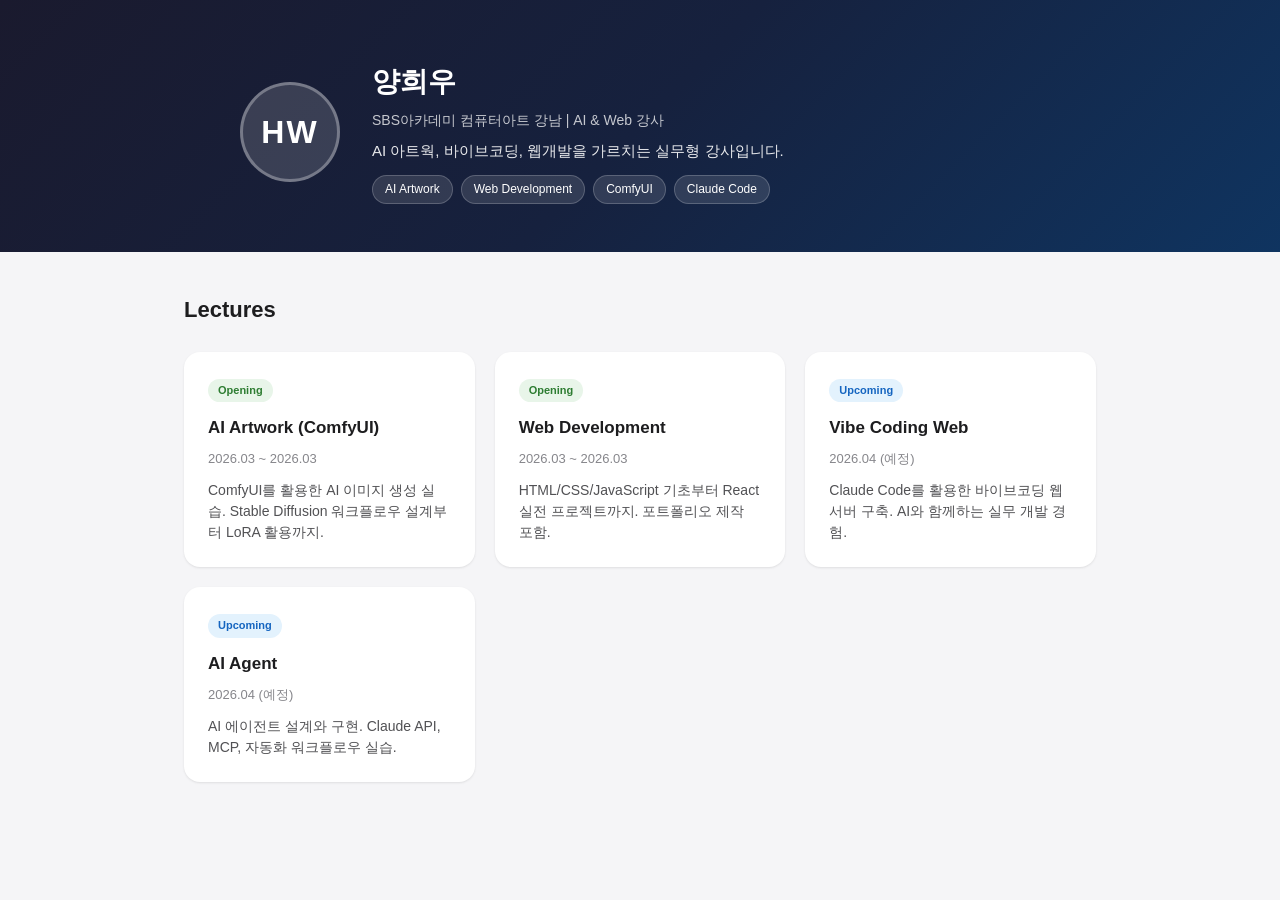
==== index.html @ df64ba83 "Initial: instructor hub page with profile + lecture cards" ====
<!DOCTYPE html>
<html lang="ko">
<head>
    <meta charset="UTF-8">
    <meta name="viewport" content="width=device-width, initial-scale=1.0">
    <title>양희우 강사 허브</title>
    <link rel="stylesheet" href="style.css">
</head>
<body>

<!-- Profile Section -->
<header class="profile">
    <div class="profile-inner">
        <div class="profile-avatar">
            <div class="avatar-placeholder">HW</div>
        </div>
        <div class="profile-info">
            <h1>양희우</h1>
            <p class="profile-role">SBS아카데미 컴퓨터아트 강남 | AI & Web 강사</p>
            <p class="profile-desc">AI 아트웍, 바이브코딩, 웹개발을 가르치는 실무형 강사입니다.</p>
            <div class="profile-tags">
                <span class="tag">AI Artwork</span>
                <span class="tag">Web Development</span>
                <span class="tag">ComfyUI</span>
                <span class="tag">Claude Code</span>
            </div>
        </div>
    </div>
</header>

<!-- Lecture Cards Section -->
<main class="lectures">
    <h2 class="section-title">Lectures</h2>
    <div class="card-grid" id="lectureGrid">
        <!-- Cards populated by JS or static -->
    </div>
</main>

<script src="app.js"></script>
</body>
</html>
---- style.css ----
/* Reset & Base */
*, *::before, *::after { box-sizing: border-box; margin: 0; padding: 0; }
body {
    font-family: 'Pretendard', -apple-system, BlinkMacSystemFont, 'Segoe UI', sans-serif;
    background: #f5f5f7;
    color: #1d1d1f;
    line-height: 1.6;
}

/* Profile Section */
.profile {
    background: linear-gradient(135deg, #1a1a2e 0%, #16213e 50%, #0f3460 100%);
    color: #fff;
    padding: 60px 24px 48px;
}
.profile-inner {
    max-width: 800px;
    margin: 0 auto;
    display: flex;
    align-items: center;
    gap: 32px;
}
.avatar-placeholder {
    width: 100px;
    height: 100px;
    border-radius: 50%;
    background: rgba(255,255,255,0.15);
    display: flex;
    align-items: center;
    justify-content: center;
    font-size: 32px;
    font-weight: 700;
    letter-spacing: 2px;
    border: 3px solid rgba(255,255,255,0.3);
}
.profile-info h1 {
    font-size: 28px;
    font-weight: 700;
    margin-bottom: 4px;
}
.profile-role {
    font-size: 14px;
    opacity: 0.75;
    margin-bottom: 8px;
}
.profile-desc {
    font-size: 15px;
    opacity: 0.9;
    margin-bottom: 12px;
}
.profile-tags {
    display: flex;
    flex-wrap: wrap;
    gap: 8px;
}
.tag {
    background: rgba(255,255,255,0.12);
    padding: 4px 12px;
    border-radius: 20px;
    font-size: 12px;
    font-weight: 500;
    border: 1px solid rgba(255,255,255,0.2);
}

/* Lectures Section */
.lectures {
    max-width: 960px;
    margin: 0 auto;
    padding: 40px 24px 80px;
}
.section-title {
    font-size: 22px;
    font-weight: 700;
    margin-bottom: 24px;
    color: #1d1d1f;
}

/* Card Grid */
.card-grid {
    display: grid;
    grid-template-columns: repeat(auto-fill, minmax(280px, 1fr));
    gap: 20px;
}
.card {
    background: #fff;
    border-radius: 16px;
    padding: 24px;
    box-shadow: 0 1px 3px rgba(0,0,0,0.06), 0 1px 2px rgba(0,0,0,0.04);
    transition: transform 0.2s, box-shadow 0.2s;
}
.card:hover {
    transform: translateY(-2px);
    box-shadow: 0 8px 25px rgba(0,0,0,0.1);
}
.card-badge {
    display: inline-block;
    padding: 3px 10px;
    border-radius: 12px;
    font-size: 11px;
    font-weight: 600;
    margin-bottom: 12px;
}
.badge-active {
    background: #e8f5e9;
    color: #2e7d32;
}
.badge-upcoming {
    background: #e3f2fd;
    color: #1565c0;
}
.badge-completed {
    background: #f3e5f5;
    color: #7b1fa2;
}
.card h3 {
    font-size: 17px;
    font-weight: 600;
    margin-bottom: 8px;
    color: #1d1d1f;
}
.card-meta {
    font-size: 13px;
    color: #86868b;
    margin-bottom: 10px;
}
.card-desc {
    font-size: 14px;
    color: #515154;
    line-height: 1.5;
}

/* Responsive */
@media (max-width: 600px) {
    .profile-inner {
        flex-direction: column;
        text-align: center;
    }
    .profile-tags {
        justify-content: center;
    }
    .profile { padding: 40px 20px 32px; }
    .card-grid {
        grid-template-columns: 1fr;
    }
}
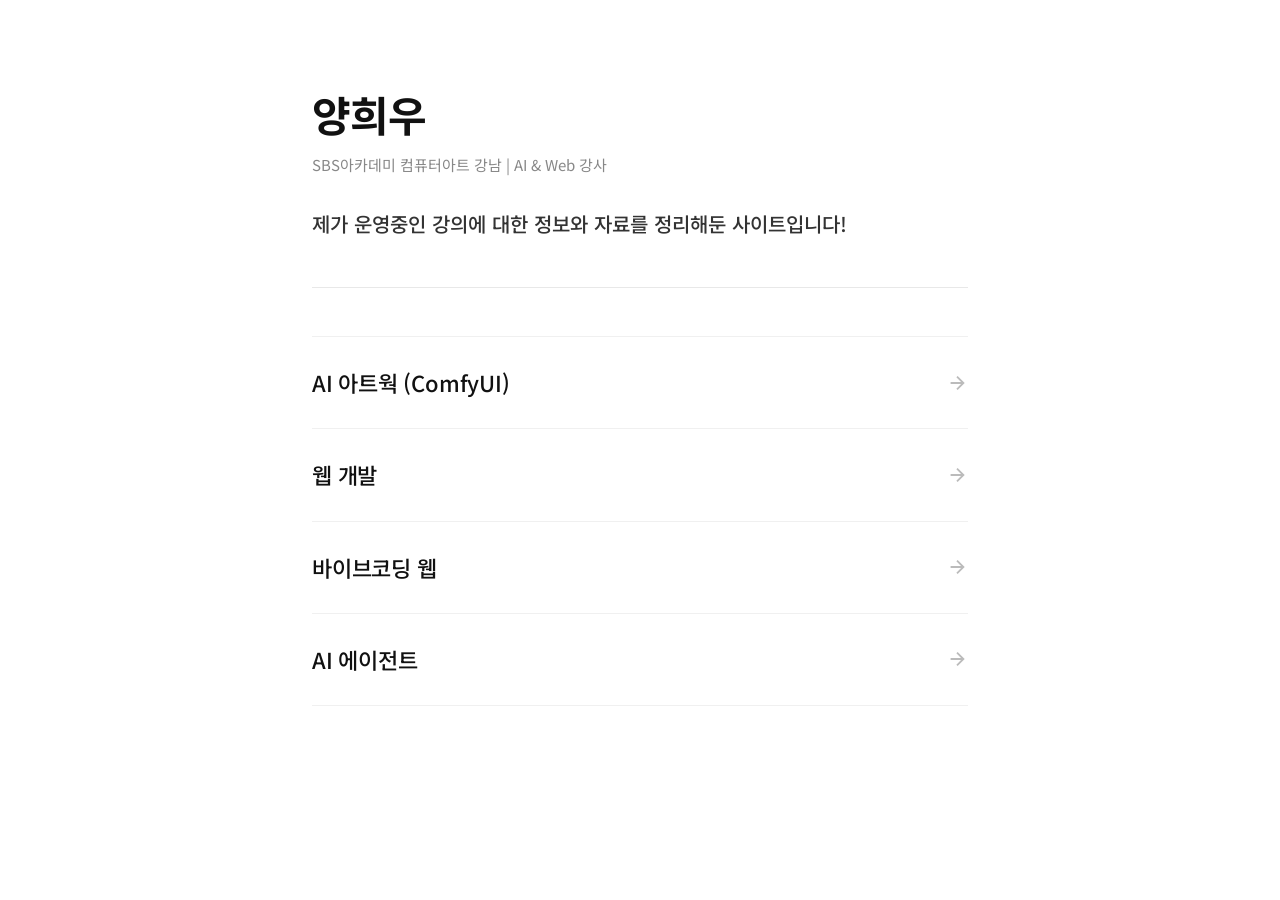
==== commit 1c926bd0: "Redesign: minimal professional layout, no gradient, big text" ====
--- a/index.html
+++ b/index.html
@@ -3,39 +3,47 @@
 <head>
     <meta charset="UTF-8">
     <meta name="viewport" content="width=device-width, initial-scale=1.0">
-    <title>양희우 강사 허브</title>
+    <title>양희우 강사</title>
+    <link rel="preconnect" href="https://fonts.googleapis.com">
+    <link rel="preconnect" href="https://fonts.gstatic.com" crossorigin>
+    <link href="https://fonts.googleapis.com/css2?family=Noto+Sans+KR:wght@400;500;700&display=swap" rel="stylesheet">
     <link rel="stylesheet" href="style.css">
 </head>
 <body>
 
-<!-- Profile Section -->
-<header class="profile">
-    <div class="profile-inner">
-        <div class="profile-avatar">
-            <div class="avatar-placeholder">HW</div>
+<div class="container">
+    <!-- Header -->
+    <header class="header">
+        <div class="header-name">
+            <h1>양희우</h1>
+            <p class="header-subtitle">SBS아카데미 컴퓨터아트 강남 | AI & Web 강사</p>
         </div>
-        <div class="profile-info">
-            <h1>양희우</h1>
-            <p class="profile-role">SBS아카데미 컴퓨터아트 강남 | AI & Web 강사</p>
-            <p class="profile-desc">AI 아트웍, 바이브코딩, 웹개발을 가르치는 실무형 강사입니다.</p>
-            <div class="profile-tags">
-                <span class="tag">AI Artwork</span>
-                <span class="tag">Web Development</span>
-                <span class="tag">ComfyUI</span>
-                <span class="tag">Claude Code</span>
-            </div>
-        </div>
-    </div>
-</header>
+        <p class="header-desc">제가 운영중인 강의에 대한 정보와 자료를 정리해둔 사이트입니다!</p>
+    </header>
 
-<!-- Lecture Cards Section -->
-<main class="lectures">
-    <h2 class="section-title">Lectures</h2>
-    <div class="card-grid" id="lectureGrid">
-        <!-- Cards populated by JS or static -->
-    </div>
-</main>
+    <!-- Divider -->
+    <hr class="divider">
 
-<script src="app.js"></script>
+    <!-- Lecture List -->
+    <section class="lectures">
+        <a href="#" class="lecture-item">
+            <span class="lecture-title">AI 아트웍 (ComfyUI)</span>
+            <svg class="arrow" viewBox="0 0 24 24" fill="none" stroke="currentColor" stroke-width="2"><path d="M5 12h14M12 5l7 7-7 7"/></svg>
+        </a>
+        <a href="#" class="lecture-item">
+            <span class="lecture-title">웹 개발</span>
+            <svg class="arrow" viewBox="0 0 24 24" fill="none" stroke="currentColor" stroke-width="2"><path d="M5 12h14M12 5l7 7-7 7"/></svg>
+        </a>
+        <a href="#" class="lecture-item">
+            <span class="lecture-title">바이브코딩 웹</span>
+            <svg class="arrow" viewBox="0 0 24 24" fill="none" stroke="currentColor" stroke-width="2"><path d="M5 12h14M12 5l7 7-7 7"/></svg>
+        </a>
+        <a href="#" class="lecture-item">
+            <span class="lecture-title">AI 에이전트</span>
+            <svg class="arrow" viewBox="0 0 24 24" fill="none" stroke="currentColor" stroke-width="2"><path d="M5 12h14M12 5l7 7-7 7"/></svg>
+        </a>
+    </section>
+</div>
+
 </body>
 </html>
--- a/style.css
+++ b/style.css
@@ -1,145 +1,110 @@
-/* Reset & Base */
+/* Reset */
 *, *::before, *::after { box-sizing: border-box; margin: 0; padding: 0; }
+
 body {
-    font-family: 'Pretendard', -apple-system, BlinkMacSystemFont, 'Segoe UI', sans-serif;
-    background: #f5f5f7;
-    color: #1d1d1f;
+    font-family: 'Noto Sans KR', -apple-system, BlinkMacSystemFont, 'Segoe UI', sans-serif;
+    background: #fff;
+    color: #111;
     line-height: 1.6;
+    -webkit-font-smoothing: antialiased;
 }
 
-/* Profile Section */
-.profile {
-    background: linear-gradient(135deg, #1a1a2e 0%, #16213e 50%, #0f3460 100%);
-    color: #fff;
-    padding: 60px 24px 48px;
+.container {
+    max-width: 720px;
+    margin: 0 auto;
+    padding: 80px 32px 120px;
 }
-.profile-inner {
-    max-width: 800px;
-    margin: 0 auto;
+
+/* Header */
+.header {
+    margin-bottom: 48px;
+}
+
+.header-name h1 {
+    font-size: 42px;
+    font-weight: 700;
+    letter-spacing: -0.02em;
+    color: #111;
+    margin-bottom: 6px;
+}
+
+.header-subtitle {
+    font-size: 15px;
+    font-weight: 400;
+    color: #888;
+    margin-bottom: 32px;
+}
+
+.header-desc {
+    font-size: 20px;
+    font-weight: 500;
+    color: #333;
+    line-height: 1.5;
+}
+
+/* Divider */
+.divider {
+    border: none;
+    border-top: 1px solid #e8e8e8;
+    margin: 48px 0;
+}
+
+/* Lecture List */
+.lectures {
+    display: flex;
+    flex-direction: column;
+}
+
+.lecture-item {
     display: flex;
     align-items: center;
-    gap: 32px;
-}
-.avatar-placeholder {
-    width: 100px;
-    height: 100px;
-    border-radius: 50%;
-    background: rgba(255,255,255,0.15);
-    display: flex;
-    align-items: center;
-    justify-content: center;
-    font-size: 32px;
-    font-weight: 700;
-    letter-spacing: 2px;
-    border: 3px solid rgba(255,255,255,0.3);
-}
-.profile-info h1 {
-    font-size: 28px;
-    font-weight: 700;
-    margin-bottom: 4px;
-}
-.profile-role {
-    font-size: 14px;
-    opacity: 0.75;
-    margin-bottom: 8px;
-}
-.profile-desc {
-    font-size: 15px;
-    opacity: 0.9;
-    margin-bottom: 12px;
-}
-.profile-tags {
-    display: flex;
-    flex-wrap: wrap;
-    gap: 8px;
-}
-.tag {
-    background: rgba(255,255,255,0.12);
-    padding: 4px 12px;
-    border-radius: 20px;
-    font-size: 12px;
-    font-weight: 500;
-    border: 1px solid rgba(255,255,255,0.2);
+    justify-content: space-between;
+    padding: 28px 0;
+    border-bottom: 1px solid #f0f0f0;
+    text-decoration: none;
+    color: #111;
+    transition: opacity 0.15s;
 }
 
-/* Lectures Section */
-.lectures {
-    max-width: 960px;
-    margin: 0 auto;
-    padding: 40px 24px 80px;
-}
-.section-title {
-    font-size: 22px;
-    font-weight: 700;
-    margin-bottom: 24px;
-    color: #1d1d1f;
+.lecture-item:first-child {
+    border-top: 1px solid #f0f0f0;
 }
 
-/* Card Grid */
-.card-grid {
-    display: grid;
-    grid-template-columns: repeat(auto-fill, minmax(280px, 1fr));
-    gap: 20px;
+.lecture-item:hover {
+    opacity: 0.6;
 }
-.card {
-    background: #fff;
-    border-radius: 16px;
-    padding: 24px;
-    box-shadow: 0 1px 3px rgba(0,0,0,0.06), 0 1px 2px rgba(0,0,0,0.04);
-    transition: transform 0.2s, box-shadow 0.2s;
+
+.lecture-title {
+    font-size: 22px;
+    font-weight: 500;
+    letter-spacing: -0.01em;
 }
-.card:hover {
-    transform: translateY(-2px);
-    box-shadow: 0 8px 25px rgba(0,0,0,0.1);
+
+.arrow {
+    width: 22px;
+    height: 22px;
+    color: #bbb;
+    flex-shrink: 0;
+    transition: transform 0.2s;
 }
-.card-badge {
-    display: inline-block;
-    padding: 3px 10px;
-    border-radius: 12px;
-    font-size: 11px;
-    font-weight: 600;
-    margin-bottom: 12px;
-}
-.badge-active {
-    background: #e8f5e9;
-    color: #2e7d32;
-}
-.badge-upcoming {
-    background: #e3f2fd;
-    color: #1565c0;
-}
-.badge-completed {
-    background: #f3e5f5;
-    color: #7b1fa2;
-}
-.card h3 {
-    font-size: 17px;
-    font-weight: 600;
-    margin-bottom: 8px;
-    color: #1d1d1f;
-}
-.card-meta {
-    font-size: 13px;
-    color: #86868b;
-    margin-bottom: 10px;
-}
-.card-desc {
-    font-size: 14px;
-    color: #515154;
-    line-height: 1.5;
+
+.lecture-item:hover .arrow {
+    transform: translateX(4px);
+    color: #111;
 }
 
 /* Responsive */
 @media (max-width: 600px) {
-    .profile-inner {
-        flex-direction: column;
-        text-align: center;
+    .container {
+        padding: 48px 20px 80px;
     }
-    .profile-tags {
-        justify-content: center;
+    .header-name h1 {
+        font-size: 32px;
     }
-    .profile { padding: 40px 20px 32px; }
-    .card-grid {
-        grid-template-columns: 1fr;
+    .header-desc {
+        font-size: 17px;
+    }
+    .lecture-title {
+        font-size: 18px;
     }
 }
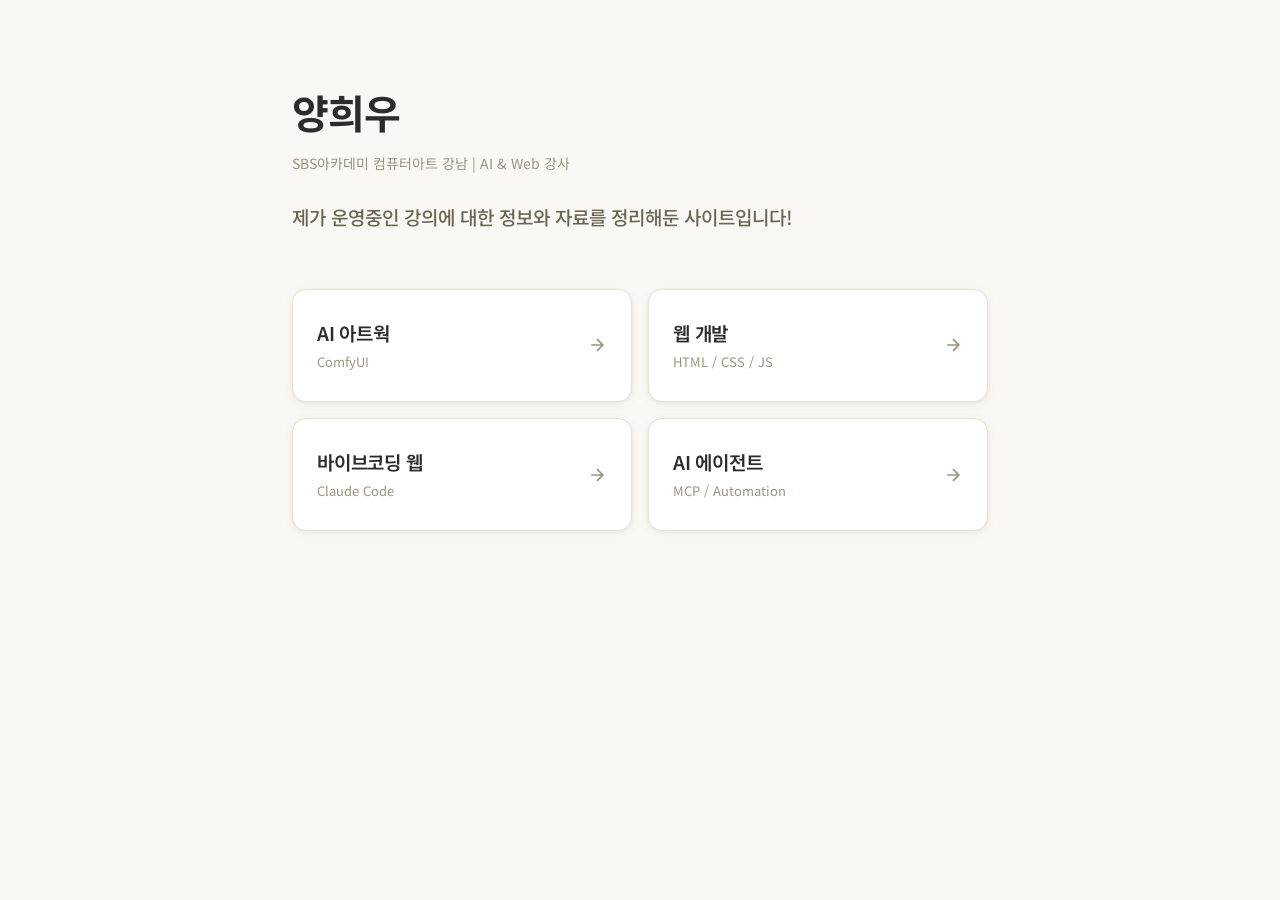
==== commit e3adb525: "Card grid layout with ivory-olive theme, rounded borders, shadows" ====
--- a/index.html
+++ b/index.html
@@ -14,34 +14,48 @@
 <div class="container">
     <!-- Header -->
     <header class="header">
-        <div class="header-name">
-            <h1>양희우</h1>
-            <p class="header-subtitle">SBS아카데미 컴퓨터아트 강남 | AI & Web 강사</p>
-        </div>
+        <h1>양희우</h1>
+        <p class="header-subtitle">SBS아카데미 컴퓨터아트 강남 | AI & Web 강사</p>
         <p class="header-desc">제가 운영중인 강의에 대한 정보와 자료를 정리해둔 사이트입니다!</p>
     </header>
 
-    <!-- Divider -->
-    <hr class="divider">
+    <!-- Lecture Cards Grid -->
+    <section class="lectures">
+        <div class="card-grid">
 
-    <!-- Lecture List -->
-    <section class="lectures">
-        <a href="#" class="lecture-item">
-            <span class="lecture-title">AI 아트웍 (ComfyUI)</span>
-            <svg class="arrow" viewBox="0 0 24 24" fill="none" stroke="currentColor" stroke-width="2"><path d="M5 12h14M12 5l7 7-7 7"/></svg>
-        </a>
-        <a href="#" class="lecture-item">
-            <span class="lecture-title">웹 개발</span>
-            <svg class="arrow" viewBox="0 0 24 24" fill="none" stroke="currentColor" stroke-width="2"><path d="M5 12h14M12 5l7 7-7 7"/></svg>
-        </a>
-        <a href="#" class="lecture-item">
-            <span class="lecture-title">바이브코딩 웹</span>
-            <svg class="arrow" viewBox="0 0 24 24" fill="none" stroke="currentColor" stroke-width="2"><path d="M5 12h14M12 5l7 7-7 7"/></svg>
-        </a>
-        <a href="#" class="lecture-item">
-            <span class="lecture-title">AI 에이전트</span>
-            <svg class="arrow" viewBox="0 0 24 24" fill="none" stroke="currentColor" stroke-width="2"><path d="M5 12h14M12 5l7 7-7 7"/></svg>
-        </a>
+            <a href="#" class="card">
+                <div class="card-content">
+                    <h3>AI 아트웍</h3>
+                    <p class="card-sub">ComfyUI</p>
+                </div>
+                <svg class="card-arrow" viewBox="0 0 24 24" fill="none" stroke="currentColor" stroke-width="2"><path d="M5 12h14M12 5l7 7-7 7"/></svg>
+            </a>
+
+            <a href="#" class="card">
+                <div class="card-content">
+                    <h3>웹 개발</h3>
+                    <p class="card-sub">HTML / CSS / JS</p>
+                </div>
+                <svg class="card-arrow" viewBox="0 0 24 24" fill="none" stroke="currentColor" stroke-width="2"><path d="M5 12h14M12 5l7 7-7 7"/></svg>
+            </a>
+
+            <a href="#" class="card">
+                <div class="card-content">
+                    <h3>바이브코딩 웹</h3>
+                    <p class="card-sub">Claude Code</p>
+                </div>
+                <svg class="card-arrow" viewBox="0 0 24 24" fill="none" stroke="currentColor" stroke-width="2"><path d="M5 12h14M12 5l7 7-7 7"/></svg>
+            </a>
+
+            <a href="#" class="card">
+                <div class="card-content">
+                    <h3>AI 에이전트</h3>
+                    <p class="card-sub">MCP / Automation</p>
+                </div>
+                <svg class="card-arrow" viewBox="0 0 24 24" fill="none" stroke="currentColor" stroke-width="2"><path d="M5 12h14M12 5l7 7-7 7"/></svg>
+            </a>
+
+        </div>
     </section>
 </div>
 
--- a/style.css
+++ b/style.css
@@ -1,96 +1,112 @@
 /* Reset */
 *, *::before, *::after { box-sizing: border-box; margin: 0; padding: 0; }
 
+:root {
+    --bg: #faf8f4;
+    --card-bg: #fff;
+    --card-border: #e6e2d8;
+    --card-shadow: 0 2px 8px rgba(100, 90, 60, 0.08), 0 1px 3px rgba(100, 90, 60, 0.06);
+    --card-shadow-hover: 0 6px 20px rgba(100, 90, 60, 0.12), 0 2px 6px rgba(100, 90, 60, 0.08);
+    --text-primary: #2c2c2c;
+    --text-secondary: #6b6553;
+    --text-muted: #9b9480;
+    --accent: #6b7c5e;
+    --accent-light: #e8ebe4;
+    --divider: #e8e4db;
+}
+
 body {
     font-family: 'Noto Sans KR', -apple-system, BlinkMacSystemFont, 'Segoe UI', sans-serif;
-    background: #fff;
-    color: #111;
+    background: var(--bg);
+    color: var(--text-primary);
     line-height: 1.6;
     -webkit-font-smoothing: antialiased;
 }
 
 .container {
-    max-width: 720px;
+    max-width: 760px;
     margin: 0 auto;
     padding: 80px 32px 120px;
 }
 
 /* Header */
 .header {
-    margin-bottom: 48px;
+    margin-bottom: 56px;
 }
 
-.header-name h1 {
-    font-size: 42px;
+.header h1 {
+    font-size: 40px;
     font-weight: 700;
     letter-spacing: -0.02em;
-    color: #111;
-    margin-bottom: 6px;
+    color: var(--text-primary);
+    margin-bottom: 8px;
 }
 
 .header-subtitle {
-    font-size: 15px;
+    font-size: 14px;
     font-weight: 400;
-    color: #888;
-    margin-bottom: 32px;
+    color: var(--text-muted);
+    margin-bottom: 28px;
 }
 
 .header-desc {
-    font-size: 20px;
+    font-size: 19px;
     font-weight: 500;
-    color: #333;
-    line-height: 1.5;
+    color: var(--text-secondary);
+    line-height: 1.6;
 }
 
-/* Divider */
-.divider {
-    border: none;
-    border-top: 1px solid #e8e8e8;
-    margin: 48px 0;
+/* Card Grid */
+.card-grid {
+    display: grid;
+    grid-template-columns: repeat(2, 1fr);
+    gap: 16px;
 }
 
-/* Lecture List */
-.lectures {
-    display: flex;
-    flex-direction: column;
-}
-
-.lecture-item {
+.card {
     display: flex;
     align-items: center;
     justify-content: space-between;
-    padding: 28px 0;
-    border-bottom: 1px solid #f0f0f0;
+    background: var(--card-bg);
+    border: 1px solid var(--card-border);
+    border-radius: 14px;
+    padding: 28px 24px;
     text-decoration: none;
-    color: #111;
-    transition: opacity 0.15s;
+    color: var(--text-primary);
+    box-shadow: var(--card-shadow);
+    transition: box-shadow 0.2s, transform 0.2s;
+    aspect-ratio: auto;
 }
 
-.lecture-item:first-child {
-    border-top: 1px solid #f0f0f0;
+.card:hover {
+    box-shadow: var(--card-shadow-hover);
+    transform: translateY(-2px);
 }
 
-.lecture-item:hover {
-    opacity: 0.6;
+.card-content h3 {
+    font-size: 19px;
+    font-weight: 600;
+    letter-spacing: -0.01em;
+    margin-bottom: 4px;
 }
 
-.lecture-title {
-    font-size: 22px;
-    font-weight: 500;
-    letter-spacing: -0.01em;
+.card-sub {
+    font-size: 13px;
+    color: var(--text-muted);
+    font-weight: 400;
 }
 
-.arrow {
-    width: 22px;
-    height: 22px;
-    color: #bbb;
+.card-arrow {
+    width: 20px;
+    height: 20px;
+    color: var(--text-muted);
     flex-shrink: 0;
-    transition: transform 0.2s;
+    transition: transform 0.2s, color 0.2s;
 }
 
-.lecture-item:hover .arrow {
-    transform: translateX(4px);
-    color: #111;
+.card:hover .card-arrow {
+    transform: translateX(3px);
+    color: var(--accent);
 }
 
 /* Responsive */
@@ -98,13 +114,19 @@
     .container {
         padding: 48px 20px 80px;
     }
-    .header-name h1 {
+    .header h1 {
         font-size: 32px;
     }
     .header-desc {
         font-size: 17px;
     }
-    .lecture-title {
-        font-size: 18px;
+    .card-grid {
+        grid-template-columns: 1fr;
+    }
+    .card {
+        padding: 24px 20px;
+    }
+    .card-content h3 {
+        font-size: 17px;
     }
 }
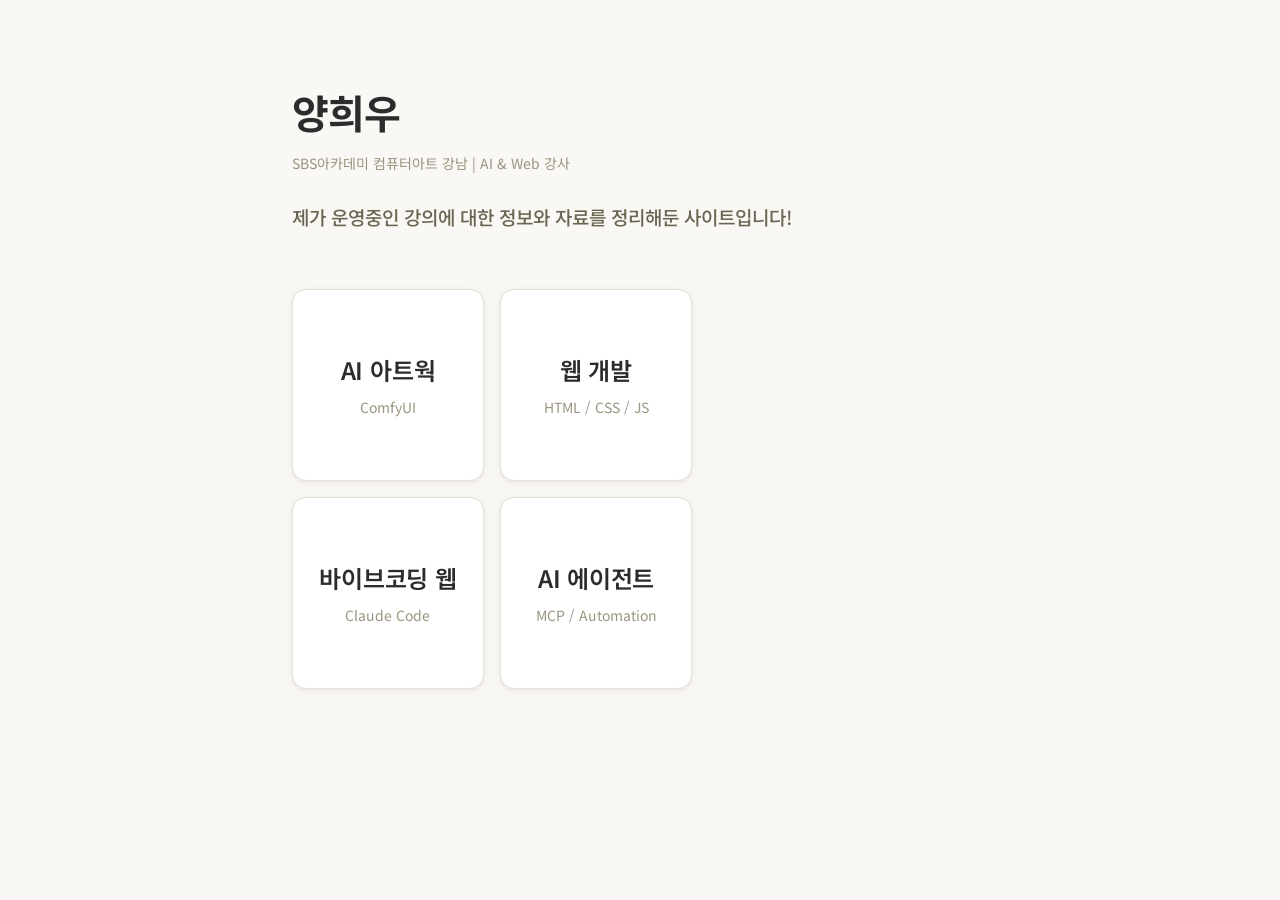
==== commit ad22ef74: "Style: smaller cards with centered bigger text, remove arrows - Add max-width 400px to card grid for" ====
--- a/index.html
+++ b/index.html
@@ -28,7 +28,6 @@
                     <h3>AI 아트웍</h3>
                     <p class="card-sub">ComfyUI</p>
                 </div>
-                <svg class="card-arrow" viewBox="0 0 24 24" fill="none" stroke="currentColor" stroke-width="2"><path d="M5 12h14M12 5l7 7-7 7"/></svg>
             </a>
 
             <a href="#" class="card">
@@ -36,7 +35,6 @@
                     <h3>웹 개발</h3>
                     <p class="card-sub">HTML / CSS / JS</p>
                 </div>
-                <svg class="card-arrow" viewBox="0 0 24 24" fill="none" stroke="currentColor" stroke-width="2"><path d="M5 12h14M12 5l7 7-7 7"/></svg>
             </a>
 
             <a href="#" class="card">
@@ -44,7 +42,6 @@
                     <h3>바이브코딩 웹</h3>
                     <p class="card-sub">Claude Code</p>
                 </div>
-                <svg class="card-arrow" viewBox="0 0 24 24" fill="none" stroke="currentColor" stroke-width="2"><path d="M5 12h14M12 5l7 7-7 7"/></svg>
             </a>
 
             <a href="#" class="card">
@@ -52,7 +49,6 @@
                     <h3>AI 에이전트</h3>
                     <p class="card-sub">MCP / Automation</p>
                 </div>
-                <svg class="card-arrow" viewBox="0 0 24 24" fill="none" stroke="currentColor" stroke-width="2"><path d="M5 12h14M12 5l7 7-7 7"/></svg>
             </a>
 
         </div>
--- a/style.css
+++ b/style.css
@@ -61,21 +61,24 @@
     display: grid;
     grid-template-columns: repeat(2, 1fr);
     gap: 16px;
+    max-width: 400px;
 }
 
 .card {
     display: flex;
+    flex-direction: column;
     align-items: center;
-    justify-content: space-between;
+    justify-content: center;
     background: var(--card-bg);
     border: 1px solid var(--card-border);
     border-radius: 14px;
-    padding: 28px 24px;
+    padding: 20px;
     text-decoration: none;
     color: var(--text-primary);
     box-shadow: var(--card-shadow);
     transition: box-shadow 0.2s, transform 0.2s;
-    aspect-ratio: auto;
+    aspect-ratio: 1 / 1;
+    text-align: center;
 }
 
 .card:hover {
@@ -84,30 +87,18 @@
 }
 
 .card-content h3 {
-    font-size: 19px;
+    font-size: 24px;
     font-weight: 600;
     letter-spacing: -0.01em;
-    margin-bottom: 4px;
+    margin-bottom: 6px;
 }
 
 .card-sub {
-    font-size: 13px;
+    font-size: 14px;
     color: var(--text-muted);
     font-weight: 400;
 }
 
-.card-arrow {
-    width: 20px;
-    height: 20px;
-    color: var(--text-muted);
-    flex-shrink: 0;
-    transition: transform 0.2s, color 0.2s;
-}
-
-.card:hover .card-arrow {
-    transform: translateX(3px);
-    color: var(--accent);
-}
 
 /* Responsive */
 @media (max-width: 600px) {
@@ -126,7 +117,10 @@
     .card {
         padding: 24px 20px;
     }
+    .card-grid {
+        max-width: 100%;
+    }
     .card-content h3 {
-        font-size: 17px;
+        font-size: 20px;
     }
 }
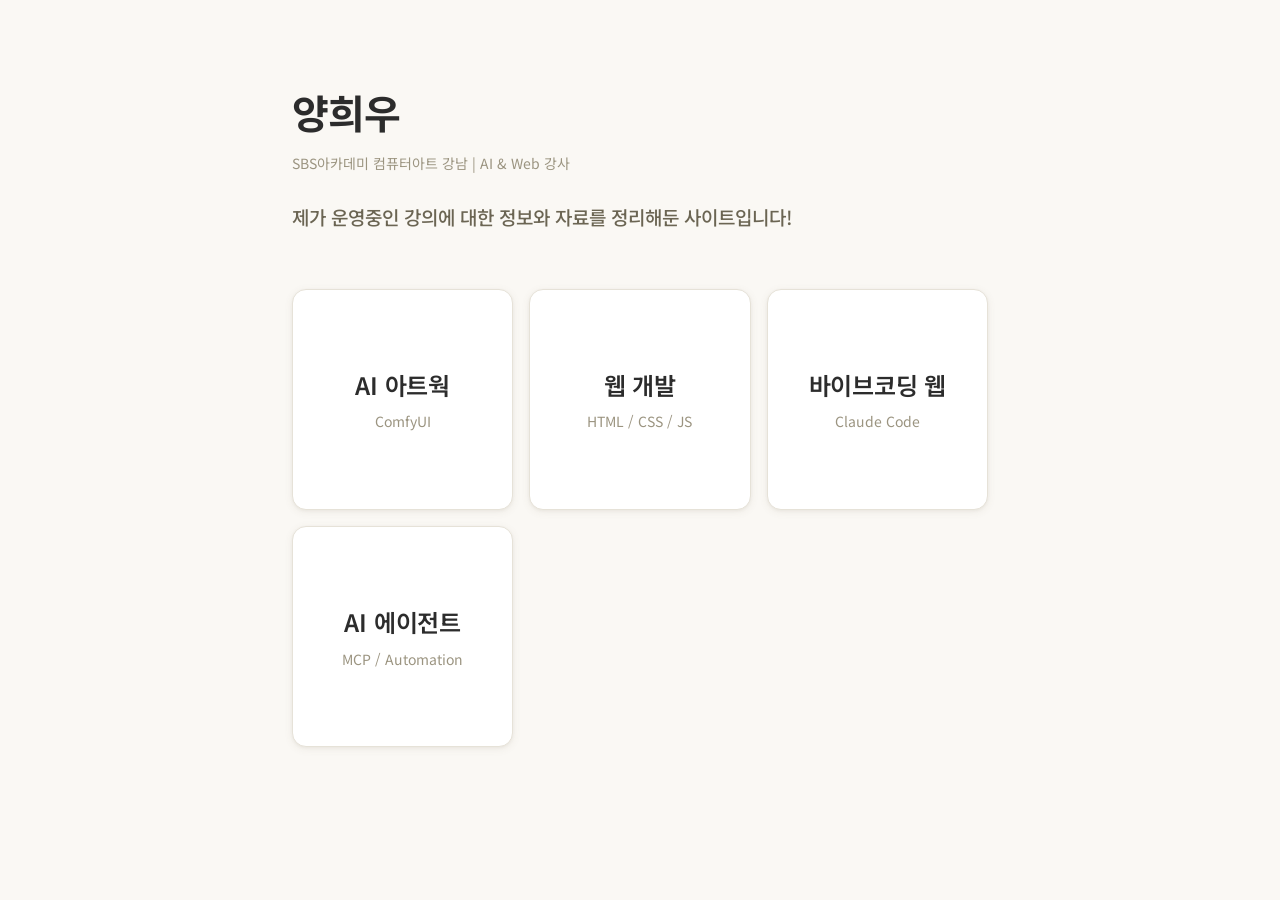
==== commit ae1894b8: "Add AI artwork lecture detail page with materials & QnA sections - Lecture header with title, subtit" ====
--- a/index.html
+++ b/index.html
@@ -23,7 +23,7 @@
     <section class="lectures">
         <div class="card-grid">
 
-            <a href="#" class="card">
+            <a href="ai-artwork.html" class="card">
                 <div class="card-content">
                     <h3>AI 아트웍</h3>
                     <p class="card-sub">ComfyUI</p>
--- a/style.css
+++ b/style.css
@@ -59,9 +59,8 @@
 /* Card Grid */
 .card-grid {
     display: grid;
-    grid-template-columns: repeat(2, 1fr);
+    grid-template-columns: repeat(3, 1fr);
     gap: 16px;
-    max-width: 400px;
 }
 
 .card {
@@ -100,6 +99,156 @@
 }
 
 
+/* Back Link */
+.back-link {
+    display: inline-flex;
+    align-items: center;
+    gap: 6px;
+    font-size: 14px;
+    color: var(--text-muted);
+    text-decoration: none;
+    margin-bottom: 32px;
+    transition: color 0.2s;
+}
+
+.back-link:hover {
+    color: var(--accent);
+}
+
+/* Lecture Header */
+.lecture-header {
+    margin-bottom: 48px;
+}
+
+.lecture-header h1 {
+    font-size: 36px;
+    font-weight: 700;
+    letter-spacing: -0.02em;
+    margin-bottom: 4px;
+}
+
+.lecture-sub {
+    font-size: 15px;
+    color: var(--text-muted);
+    margin-bottom: 20px;
+}
+
+.lecture-desc {
+    font-size: 17px;
+    color: var(--text-secondary);
+    line-height: 1.7;
+}
+
+/* Section */
+.section {
+    margin-bottom: 48px;
+}
+
+.section-title {
+    font-size: 22px;
+    font-weight: 700;
+    margin-bottom: 20px;
+    padding-bottom: 12px;
+    border-bottom: 1px solid var(--divider);
+}
+
+/* Material List */
+.material-list {
+    display: flex;
+    flex-direction: column;
+    gap: 8px;
+}
+
+.material-item {
+    display: flex;
+    align-items: center;
+    gap: 14px;
+    padding: 16px 18px;
+    background: var(--card-bg);
+    border: 1px solid var(--card-border);
+    border-radius: 10px;
+    text-decoration: none;
+    color: var(--text-primary);
+    transition: box-shadow 0.2s, transform 0.2s;
+}
+
+.material-item:hover {
+    box-shadow: var(--card-shadow-hover);
+    transform: translateY(-1px);
+}
+
+.material-icon {
+    color: var(--accent);
+    flex-shrink: 0;
+}
+
+.material-info {
+    display: flex;
+    flex-direction: column;
+    gap: 2px;
+}
+
+.material-name {
+    font-size: 15px;
+    font-weight: 500;
+}
+
+.material-meta {
+    font-size: 12px;
+    color: var(--text-muted);
+}
+
+/* QnA */
+.qna-list {
+    display: flex;
+    flex-direction: column;
+    gap: 8px;
+}
+
+.qna-item {
+    background: var(--card-bg);
+    border: 1px solid var(--card-border);
+    border-radius: 10px;
+    overflow: hidden;
+}
+
+.qna-question {
+    padding: 16px 18px;
+    font-size: 15px;
+    font-weight: 500;
+    cursor: pointer;
+    list-style: none;
+    display: flex;
+    align-items: center;
+    gap: 10px;
+}
+
+.qna-question::-webkit-details-marker {
+    display: none;
+}
+
+.qna-question::before {
+    content: "Q";
+    display: inline-flex;
+    align-items: center;
+    justify-content: center;
+    width: 24px;
+    height: 24px;
+    background: var(--accent-light);
+    color: var(--accent);
+    border-radius: 6px;
+    font-size: 13px;
+    font-weight: 700;
+    flex-shrink: 0;
+}
+
+.qna-answer {
+    padding: 0 18px 16px 52px;
+    font-size: 14px;
+    color: var(--text-secondary);
+    line-height: 1.7;
+}
+
 /* Responsive */
 @media (max-width: 600px) {
     .container {
@@ -112,15 +261,15 @@
         font-size: 17px;
     }
     .card-grid {
-        grid-template-columns: 1fr;
+        grid-template-columns: repeat(2, 1fr);
     }
     .card {
         padding: 24px 20px;
     }
-    .card-grid {
-        max-width: 100%;
-    }
     .card-content h3 {
         font-size: 20px;
     }
-}
+    .lecture-header h1 {
+        font-size: 28px;
+    }
+}
